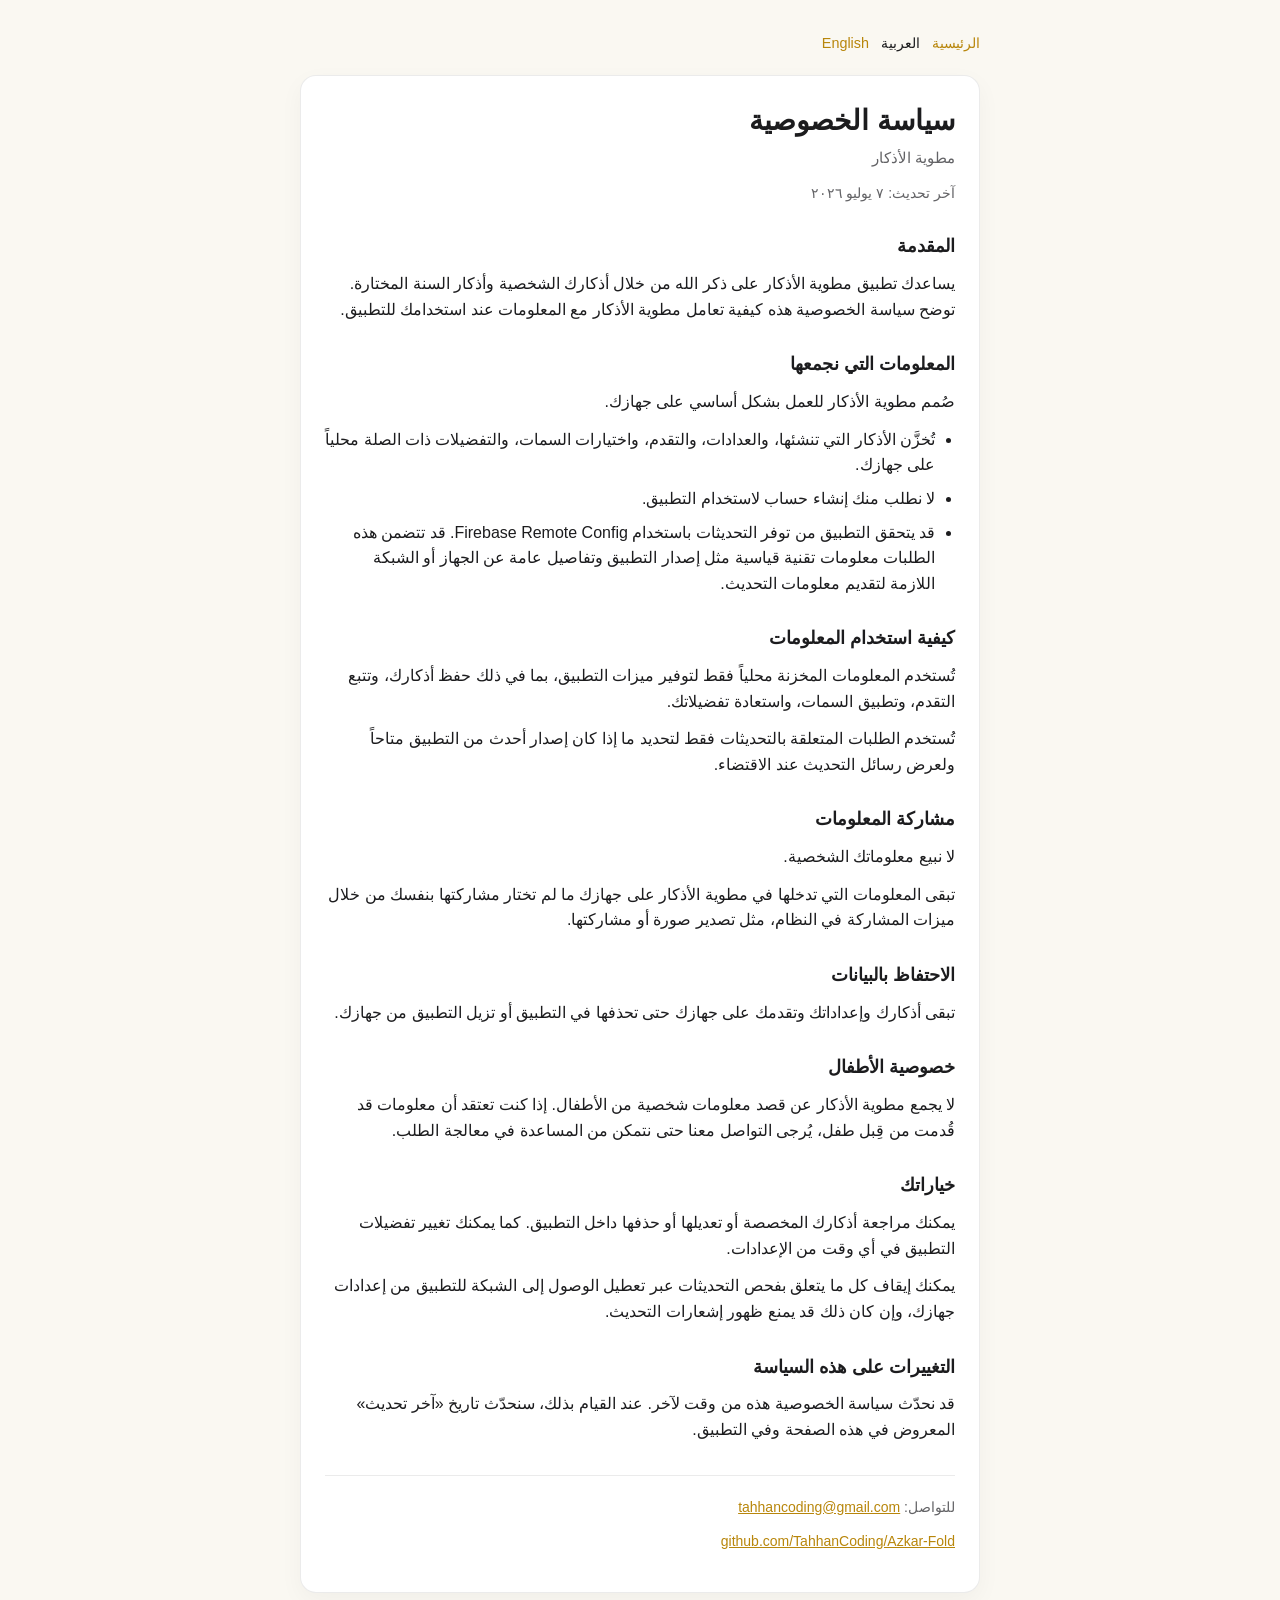
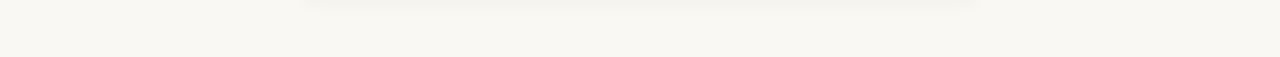
==== docs/privacy-policy-ar.html @ 0f03f93d "privacy policy url" ====
<!DOCTYPE html>
<html lang="ar" dir="rtl">
<head>
    <meta charset="utf-8">
    <meta name="viewport" content="width=device-width, initial-scale=1">
    <title>سياسة الخصوصية — مطوية الأذكار</title>
    <meta name="description" content="سياسة الخصوصية لتطبيق مطوية الأذكار">
    <link rel="stylesheet" href="styles.css">
    <link rel="alternate" hreflang="en" href="privacy-policy.html">
    <link rel="alternate" hreflang="ar" href="privacy-policy-ar.html">
</head>
<body class="rtl">
    <main class="page">
        <nav class="top-links" aria-label="اللغة">
            <a href="privacy-policy.html">English</a>
            <span>العربية</span>
            <a href="index.html">الرئيسية</a>
        </nav>

        <article class="card">
            <header>
                <h1 class="app-name">سياسة الخصوصية</h1>
                <p class="subtitle">مطوية الأذكار</p>
                <p class="updated">آخر تحديث: ٧ يوليو ٢٠٢٦</p>
            </header>

            <section>
                <h2>المقدمة</h2>
                <p>يساعدك تطبيق مطوية الأذكار على ذكر الله من خلال أذكارك الشخصية وأذكار السنة المختارة. توضح سياسة الخصوصية هذه كيفية تعامل مطوية الأذكار مع المعلومات عند استخدامك للتطبيق.</p>
            </section>

            <section>
                <h2>المعلومات التي نجمعها</h2>
                <p>صُمم مطوية الأذكار للعمل بشكل أساسي على جهازك.</p>
                <ul>
                    <li>تُخزَّن الأذكار التي تنشئها، والعدادات، والتقدم، واختيارات السمات، والتفضيلات ذات الصلة محلياً على جهازك.</li>
                    <li>لا نطلب منك إنشاء حساب لاستخدام التطبيق.</li>
                    <li>قد يتحقق التطبيق من توفر التحديثات باستخدام Firebase Remote Config. قد تتضمن هذه الطلبات معلومات تقنية قياسية مثل إصدار التطبيق وتفاصيل عامة عن الجهاز أو الشبكة اللازمة لتقديم معلومات التحديث.</li>
                </ul>
            </section>

            <section>
                <h2>كيفية استخدام المعلومات</h2>
                <p>تُستخدم المعلومات المخزنة محلياً فقط لتوفير ميزات التطبيق، بما في ذلك حفظ أذكارك، وتتبع التقدم، وتطبيق السمات، واستعادة تفضيلاتك.</p>
                <p>تُستخدم الطلبات المتعلقة بالتحديثات فقط لتحديد ما إذا كان إصدار أحدث من التطبيق متاحاً ولعرض رسائل التحديث عند الاقتضاء.</p>
            </section>

            <section>
                <h2>مشاركة المعلومات</h2>
                <p>لا نبيع معلوماتك الشخصية.</p>
                <p>تبقى المعلومات التي تدخلها في مطوية الأذكار على جهازك ما لم تختار مشاركتها بنفسك من خلال ميزات المشاركة في النظام، مثل تصدير صورة أو مشاركتها.</p>
            </section>

            <section>
                <h2>الاحتفاظ بالبيانات</h2>
                <p>تبقى أذكارك وإعداداتك وتقدمك على جهازك حتى تحذفها في التطبيق أو تزيل التطبيق من جهازك.</p>
            </section>

            <section>
                <h2>خصوصية الأطفال</h2>
                <p>لا يجمع مطوية الأذكار عن قصد معلومات شخصية من الأطفال. إذا كنت تعتقد أن معلومات قد قُدمت من قِبل طفل، يُرجى التواصل معنا حتى نتمكن من المساعدة في معالجة الطلب.</p>
            </section>

            <section>
                <h2>خياراتك</h2>
                <p>يمكنك مراجعة أذكارك المخصصة أو تعديلها أو حذفها داخل التطبيق. كما يمكنك تغيير تفضيلات التطبيق في أي وقت من الإعدادات.</p>
                <p>يمكنك إيقاف كل ما يتعلق بفحص التحديثات عبر تعطيل الوصول إلى الشبكة للتطبيق من إعدادات جهازك، وإن كان ذلك قد يمنع ظهور إشعارات التحديث.</p>
            </section>

            <section>
                <h2>التغييرات على هذه السياسة</h2>
                <p>قد نحدّث سياسة الخصوصية هذه من وقت لآخر. عند القيام بذلك، سنحدّث تاريخ «آخر تحديث» المعروض في هذه الصفحة وفي التطبيق.</p>
            </section>

            <footer>
                <p>للتواصل: <a href="mailto:tahhancoding@gmail.com">tahhancoding@gmail.com</a></p>
                <p><a href="https://github.com/TahhanCoding/Azkar-Fold">github.com/TahhanCoding/Azkar-Fold</a></p>
            </footer>
        </article>
    </main>
</body>
</html>
---- docs/styles.css ----
:root {
    color-scheme: light dark;
    --bg: #faf8f2;
    --card: #ffffff;
    --text: #1c1c1e;
    --muted: #636366;
    --accent: #b8860b;
    --border: rgba(0, 0, 0, 0.08);
    --max-width: 720px;
}

@media (prefers-color-scheme: dark) {
    :root {
        --bg: #111111;
        --card: #1c1c1e;
        --text: #f2f2f7;
        --muted: #aeaeb2;
        --accent: #fad358;
        --border: rgba(255, 255, 255, 0.12);
    }
}

* {
    box-sizing: border-box;
}

body {
    margin: 0;
    font-family: -apple-system, BlinkMacSystemFont, "Segoe UI", Roboto, Helvetica, Arial, sans-serif;
    line-height: 1.6;
    color: var(--text);
    background: var(--bg);
}

.page {
    max-width: var(--max-width);
    margin: 0 auto;
    padding: 32px 20px 64px;
}

.card {
    background: var(--card);
    border: 1px solid var(--border);
    border-radius: 16px;
    padding: 28px 24px;
    box-shadow: 0 8px 24px rgba(0, 0, 0, 0.04);
}

header {
    margin-bottom: 28px;
}

.app-name {
    margin: 0 0 8px;
    font-size: 1.75rem;
    line-height: 1.2;
}

.subtitle {
    margin: 0;
    color: var(--muted);
    font-size: 0.95rem;
}

.updated {
    margin-top: 12px;
    color: var(--muted);
    font-size: 0.875rem;
}

nav.top-links {
    display: flex;
    flex-wrap: wrap;
    gap: 12px;
    margin-bottom: 20px;
    font-size: 0.9rem;
}

nav.top-links a {
    color: var(--accent);
    text-decoration: none;
}

nav.top-links a:hover {
    text-decoration: underline;
}

section {
    margin-top: 28px;
}

section:first-of-type {
    margin-top: 0;
}

h2 {
    margin: 0 0 10px;
    font-size: 1.125rem;
}

p {
    margin: 0 0 12px;
}

ul {
    margin: 0;
    padding-left: 1.25rem;
}

li + li {
    margin-top: 8px;
}

footer {
    margin-top: 32px;
    padding-top: 20px;
    border-top: 1px solid var(--border);
    color: var(--muted);
    font-size: 0.875rem;
}

footer a {
    color: var(--accent);
}

body.rtl {
    direction: rtl;
}

body.rtl ul {
    padding-right: 1.25rem;
    padding-left: 0;
}

body.rtl nav.top-links {
    flex-direction: row-reverse;
    justify-content: flex-end;
}
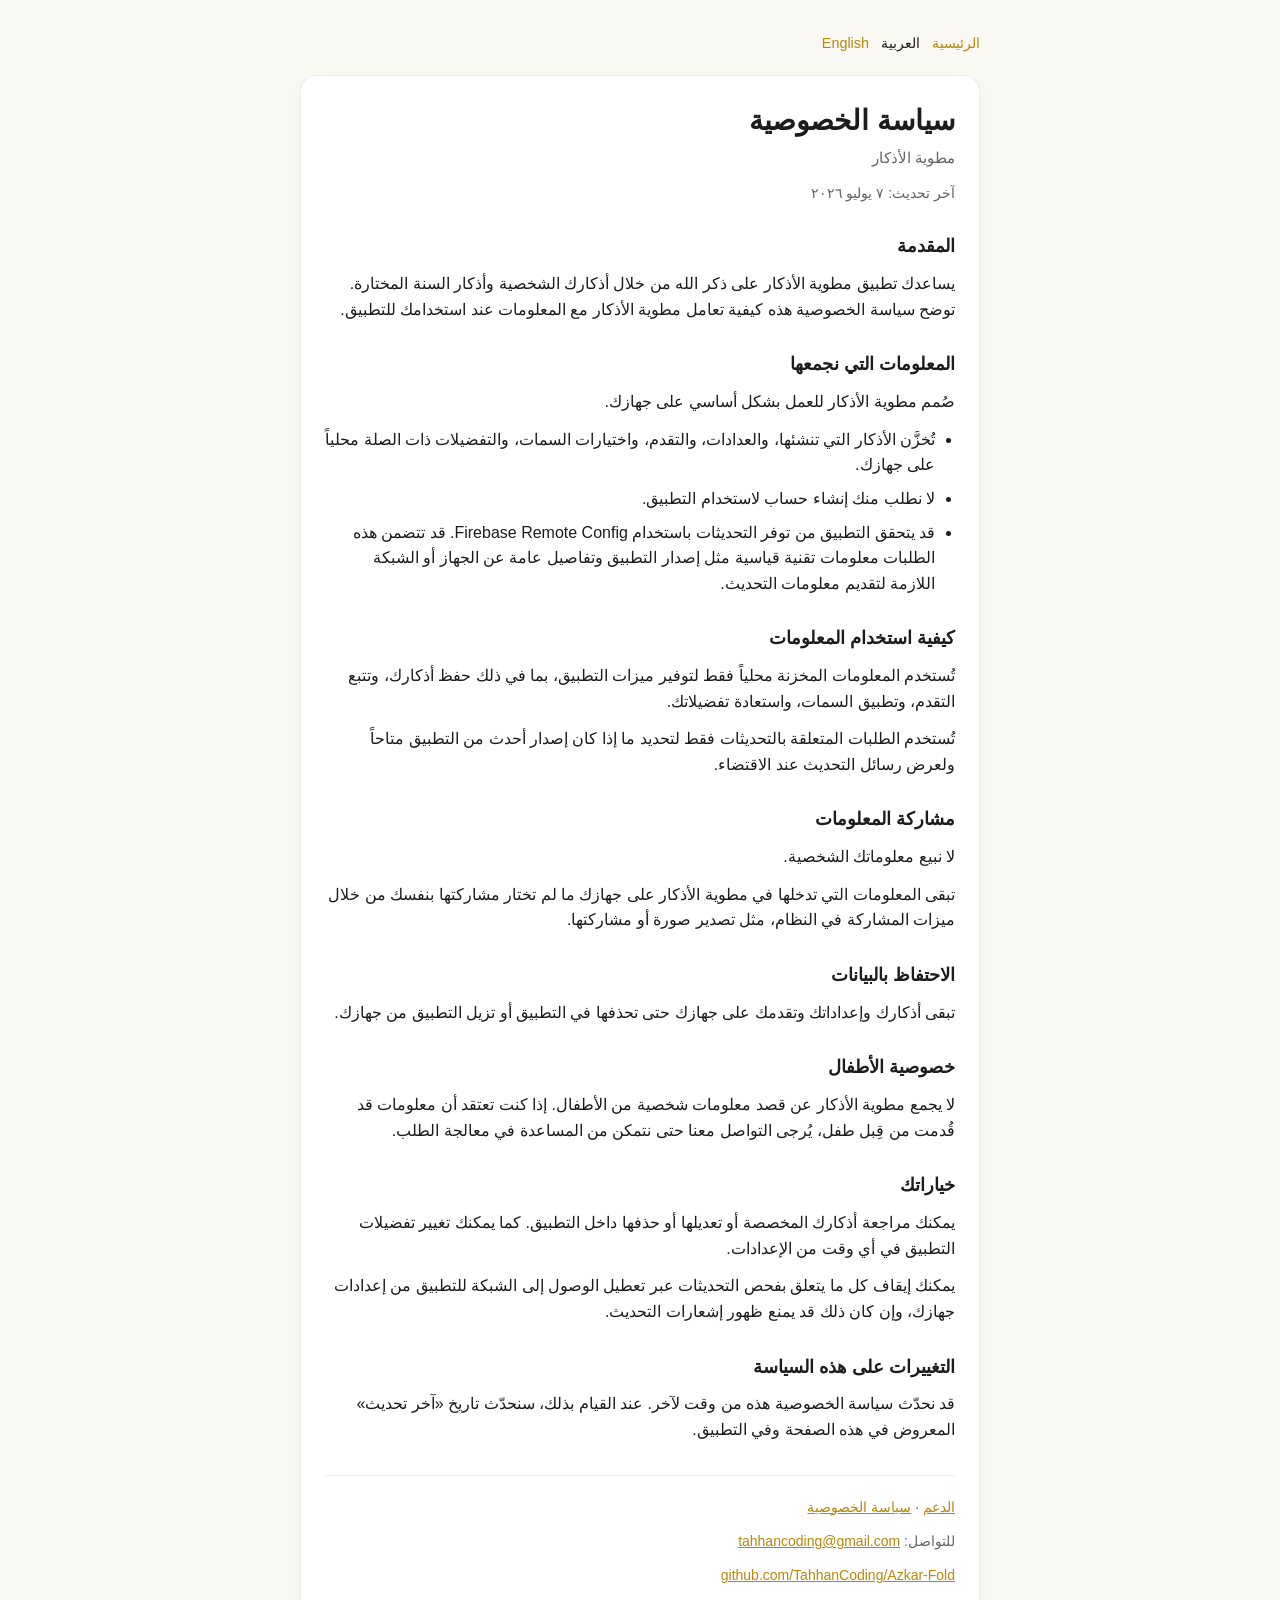
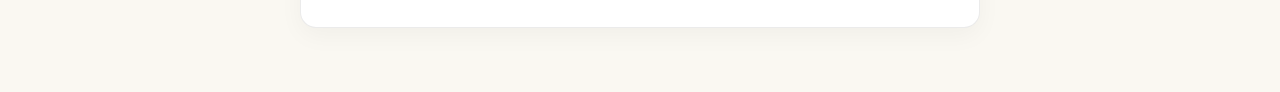
==== commit ca951e99: "updated assets updated support url" ====
--- a/docs/privacy-policy-ar.html
+++ b/docs/privacy-policy-ar.html
@@ -73,6 +73,7 @@
             </section>
 
             <footer>
+                <p><a href="support-ar.html">الدعم</a> · <a href="privacy-policy-ar.html">سياسة الخصوصية</a></p>
                 <p>للتواصل: <a href="mailto:tahhancoding@gmail.com">tahhancoding@gmail.com</a></p>
                 <p><a href="https://github.com/TahhanCoding/Azkar-Fold">github.com/TahhanCoding/Azkar-Fold</a></p>
             </footer>
--- a/docs/styles.css
+++ b/docs/styles.css
@@ -111,6 +111,28 @@
     margin-top: 8px;
 }
 
+.contact-list {
+    list-style: none;
+    padding: 0;
+}
+
+.contact-list li {
+    margin-top: 16px;
+    padding: 14px 16px;
+    border: 1px solid var(--border);
+    border-radius: 12px;
+    background: var(--bg);
+}
+
+.contact-list li:first-child {
+    margin-top: 0;
+}
+
+.contact-list a {
+    color: var(--accent);
+    word-break: break-word;
+}
+
 footer {
     margin-top: 32px;
     padding-top: 20px;
